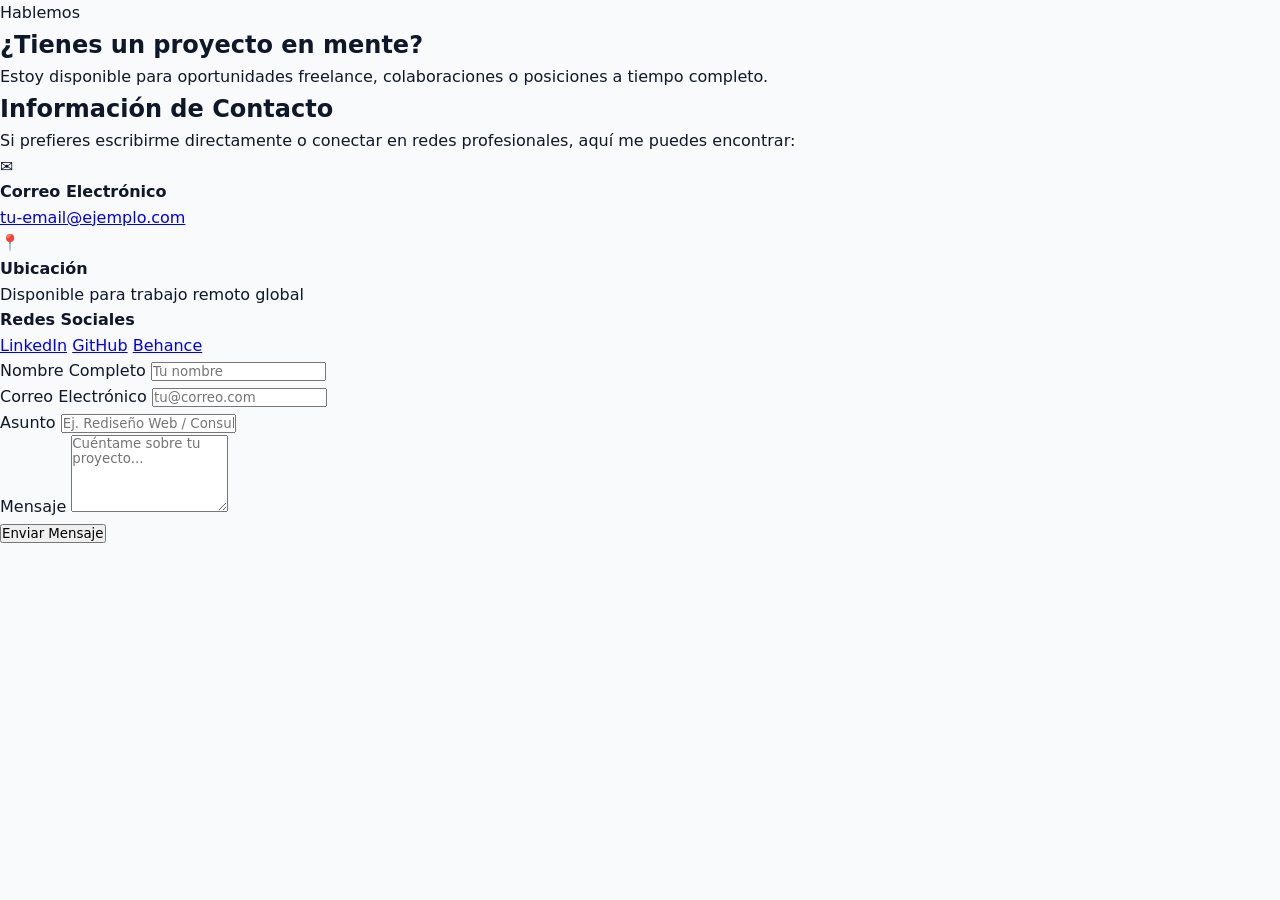
==== contacto.html @ 89db7286 "Add contacto.html for contact page" ====
<!DOCTYPE html>
<html lang="es">
<head>
    <meta charset="UTF-8">
    <meta name="viewport" content="width=device-width, initial-scale=1.0">
    <title>Contacto - Danny Rivera</title>
    
    <!-- CSS Global y de Contacto -->
    <link rel="stylesheet" href="css/layout.css">
    <link rel="stylesheet" href="css/contact.css">
</head>
<body>

    <!-- Contenido Principal -->
    <main class="contact-container">
        
        <section class="contact-header">
            <span class="badge">Hablemos</span>
            <h1>¿Tienes un proyecto en <span class="highlight-gradient">mente?</span></h1>
            <p class="subtitle">Estoy disponible para oportunidades freelance, colaboraciones o posiciones a tiempo completo.</p>
        </section>

        <section class="contact-grid">
            
            <!-- Tarjeta de Información Directa -->
            <div class="contact-info">
                <h2>Información de Contacto</h2>
                <p>Si prefieres escribirme directamente o conectar en redes profesionales, aquí me puedes encontrar:</p>

                <div class="info-list">
                    <div class="info-item">
                        <div class="icon">✉️</div>
                        <div>
                            <h4>Correo Electrónico</h4>
                            <a href="mailto:tu-email@ejemplo.com">tu-email@ejemplo.com</a>
                        </div>
                    </div>

                    <div class="info-item">
                        <div class="icon">📍</div>
                        <div>
                            <h4>Ubicación</h4>
                            <p>Disponible para trabajo remoto global</p>
                        </div>
                    </div>
                </div>

                <div class="social-links">
                    <h4>Redes Sociales</h4>
                    <div class="social-buttons">
                        <a href="https://linkedin.com" target="_blank" class="social-btn">LinkedIn</a>
                        <a href="https://github.com" target="_blank" class="social-btn">GitHub</a>
                        <a href="https://behance.net" target="_blank" class="social-btn">Behance</a>
                    </div>
                </div>
            </div>

            <!-- Formulario de Contacto -->
            <div class="contact-form-card">
                <form id="contact-form" action="https://formspree.io/f/tu-form-id" method="POST">
                    <div class="form-group">
                        <label for="name">Nombre Completo</label>
                        <input type="text" id="name" name="name" placeholder="Tu nombre" required>
                    </div>

                    <div class="form-group">
                        <label for="email">Correo Electrónico</label>
                        <input type="email" id="email" name="email" placeholder="tu@correo.com" required>
                    </div>

                    <div class="form-group">
                        <label for="subject">Asunto</label>
                        <input type="text" id="subject" name="subject" placeholder="Ej. Rediseño Web / Consulta" required>
                    </div>

                    <div class="form-group">
                        <label for="message">Mensaje</label>
                        <textarea id="message" name="message" rows="5" placeholder="Cuéntame sobre tu proyecto..." required></textarea>
                    </div>

                    <button type="submit" class="btn btn-primary btn-full">Enviar Mensaje</button>
                </form>
            </div>

        </section>

    </main>

    <!-- JavaScript Global -->
    <script src="js/global.js"></script>
</body>
</html>
---- css/layout.css ----
/* ==========================================
   ESTILOS GLOBALES (layout.css)
   ========================================== */

:root {
    --primary-color: #2563eb;
    --text-color: #0f172a;
    --bg-color: #f8fafc;
    --card-bg: #ffffff;
    --footer-bg: #0f172a;
    --footer-text: #f8fafc;
}

* {
    margin: 0;
    padding: 0;
    box-sizing: border-box;
    font-family: system-ui, -apple-system, BlinkMacSystemFont, 'Segoe UI', Roboto, sans-serif;
}

body {
    background-color: var(--bg-color);
    color: var(--text-color);
    display: flex;
    flex-direction: column;
    min-height: 100vh;
    line-height: 1.6;
}

main {
    flex: 1;
}

/* ENCABEZADO Y NAVEGACIÓN GLOBAL */
header {
    background: var(--card-bg);
    box-shadow: 0 2px 10px rgba(0, 0, 0, 0.05);
    position: sticky;
    top: 0;
    z-index: 1000;
}

.navbar {
    display: flex;
    justify-content: space-between;
    align-items: center;
    max-width: 1200px;
    margin: 0 auto;
    padding: 1rem 2rem;
    flex-wrap: wrap; /* Evita desbordamientos en pantallas medianas */
    gap: 1rem;
}

.logo {
    text-decoration: none;
    color: var(--primary-color);
    font-size: 1.25rem;
    font-weight: 700;
    white-space: nowrap;
}

.nav-links {
    display: flex;
    list-style: none;
    gap: 2rem; /* Espaciado cómodo entre elementos */
    align-items: center;
}

.nav-links li {
    white-space: nowrap; /* Evita que "Sobre mí" se divida en dos líneas */
}

.nav-links a {
    text-decoration: none;
    color: var(--text-color);
    font-weight: 500;
    transition: color 0.3s ease;
}

.nav-links a:hover,
.nav-links a.active {
    color: var(--primary-color);
}

/* PIE DE PÁGINA GLOBAL */
footer {
    background-color: var(--footer-bg);
    color: var(--footer-text);
    text-align: center;
    padding: 2rem 1rem;
    margin-top: auto;
}

/* RESPONSIVE PARA MÓVILES */
@media (max-width: 768px) {
    .navbar {
        flex-direction: column;
        padding: 1rem;
        text-align: center;
    }

    .nav-links {
        gap: 1.2rem;
        flex-wrap: wrap;
        justify-content: center;
    }
}
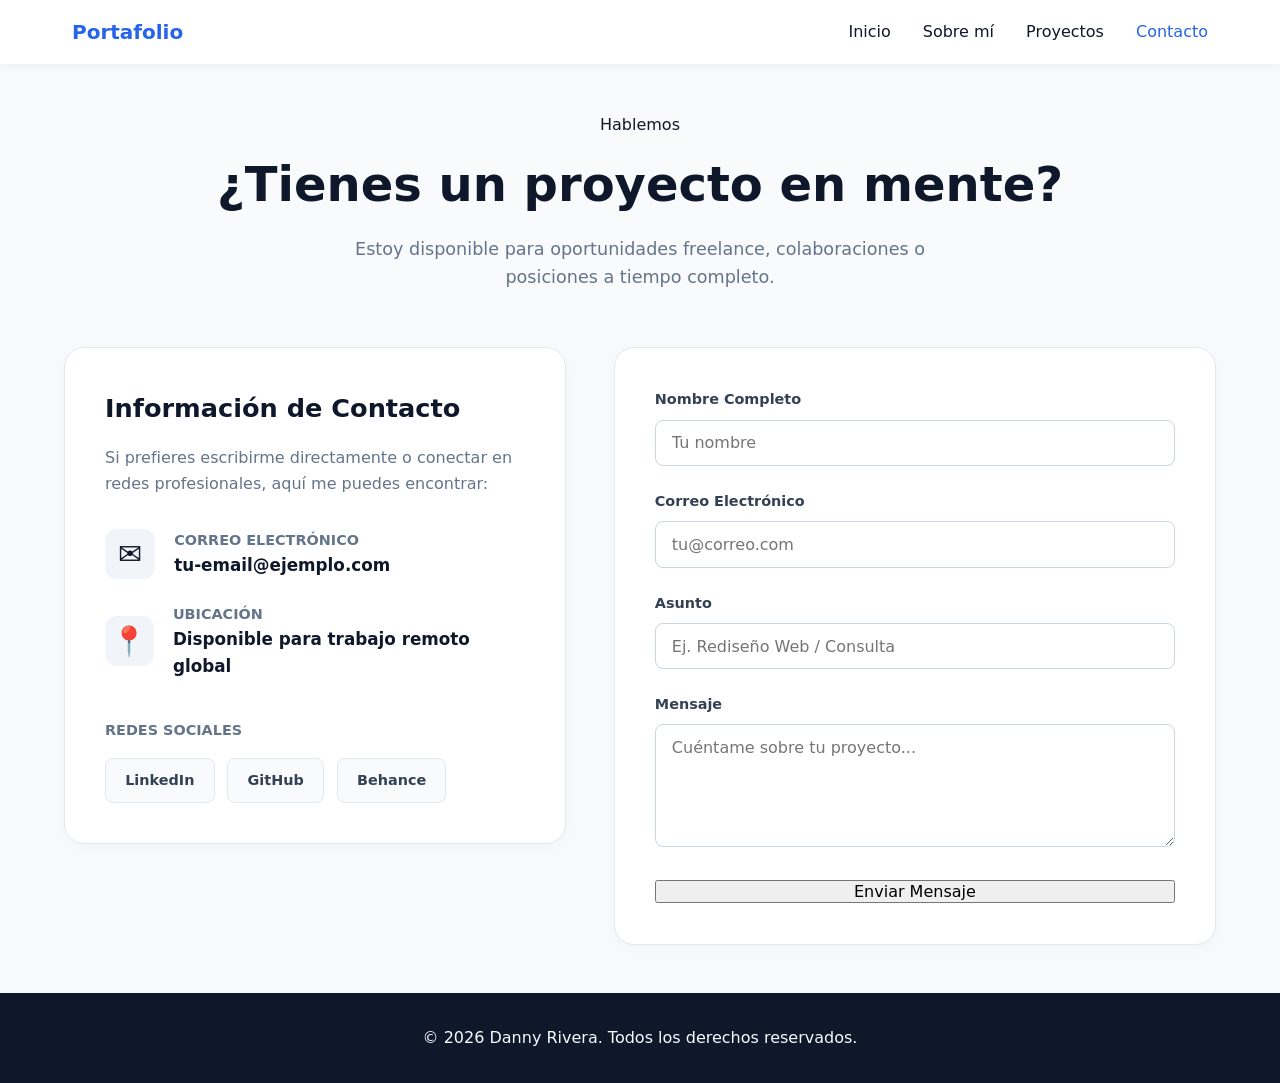
==== commit 85102870: "Add header and footer sections to contacto.html" ====
--- a/contacto.html
+++ b/contacto.html
@@ -11,7 +11,20 @@
 </head>
 <body>
 
-    <!-- Contenido Principal -->
+    <!-- ENCABEZADO (HEADER) -->
+    <header>
+        <nav class="navbar">
+            <a href="index.html" class="logo"><strong>Portafolio</strong></a>
+            <ul class="nav-links">
+                <li><a href="index.html">Inicio</a></li>
+                <li><a href="sobre-mi.html">Sobre mí</a></li>
+                <li><a href="proyectos.html">Proyectos</a></li>
+                <li><a href="contacto.html" class="active">Contacto</a></li>
+            </ul>
+        </nav>
+    </header>
+
+    <!-- CONTENIDO PRINCIPAL -->
     <main class="contact-container">
         
         <section class="contact-header">
@@ -86,6 +99,11 @@
 
     </main>
 
+    <!-- PIE DE PÁGINA (FOOTER) -->
+    <footer>
+        <p>&copy; 2026 Danny Rivera. Todos los derechos reservados.</p>
+    </footer>
+
     <!-- JavaScript Global -->
     <script src="js/global.js"></script>
 </body>
--- a/css/contact.css
+++ b/css/contact.css
@@ -0,0 +1,185 @@
+/* ==========================================
+   ESTILOS DE LA PÁGINA DE CONTACTO (contact.css)
+   ========================================== */
+
+.contact-container {
+    width: 100%;
+    max-width: 1200px;
+    margin: 0 auto;
+    padding: 3rem 1.5rem;
+}
+
+.contact-header {
+    text-align: center;
+    margin-bottom: 3.5rem;
+}
+
+.contact-header h1 {
+    font-size: clamp(2rem, 4vw, 3rem);
+    font-weight: 800;
+    margin-top: 0.5rem;
+    margin-bottom: 0.8rem;
+}
+
+.contact-header .subtitle {
+    color: #64748b;
+    font-size: 1.1rem;
+    max-width: 600px;
+    margin: 0 auto;
+}
+
+/* ESTRUCTURA PRINCIPAL EN GRID */
+.contact-grid {
+    display: grid;
+    grid-template-columns: 1fr 1.2fr;
+    gap: 3rem;
+    align-items: start;
+}
+
+/* TARJETA DE INFORMACIÓN */
+.contact-info {
+    background: #ffffff;
+    padding: 2.5rem;
+    border-radius: 20px;
+    border: 1px solid #e2e8f0;
+    box-shadow: 0 4px 20px rgba(0, 0, 0, 0.03);
+}
+
+.contact-info h2 {
+    font-size: 1.6rem;
+    color: #0f172a;
+    margin-bottom: 1rem;
+}
+
+.contact-info > p {
+    color: #64748b;
+    font-size: 1rem;
+    margin-bottom: 2rem;
+    line-height: 1.6;
+}
+
+.info-list {
+    display: flex;
+    flex-direction: column;
+    gap: 1.5rem;
+    margin-bottom: 2.5rem;
+}
+
+.info-item {
+    display: flex;
+    align-items: center;
+    gap: 1.2rem;
+}
+
+.info-item .icon {
+    font-size: 1.8rem;
+    background: #f1f5f9;
+    width: 50px;
+    height: 50px;
+    display: flex;
+    justify-content: center;
+    align-items: center;
+    border-radius: 12px;
+}
+
+.info-item h4 {
+    font-size: 0.9rem;
+    color: #64748b;
+    font-weight: 600;
+    text-transform: uppercase;
+}
+
+.info-item a, .info-item p {
+    font-size: 1.05rem;
+    color: #0f172a;
+    font-weight: 600;
+    text-decoration: none;
+}
+
+.info-item a:hover {
+    color: #2563eb;
+}
+
+.social-links h4 {
+    font-size: 0.9rem;
+    color: #64748b;
+    text-transform: uppercase;
+    margin-bottom: 1rem;
+}
+
+.social-buttons {
+    display: flex;
+    flex-wrap: wrap;
+    gap: 0.8rem;
+}
+
+.social-btn {
+    padding: 0.6rem 1.2rem;
+    background: #f8fafc;
+    border: 1px solid #e2e8f0;
+    border-radius: 8px;
+    color: #334155;
+    text-decoration: none;
+    font-weight: 600;
+    font-size: 0.9rem;
+    transition: all 0.3s ease;
+}
+
+.social-btn:hover {
+    background: #2563eb;
+    color: #ffffff;
+    border-color: #2563eb;
+}
+
+/* FORMULARIO DE CONTACTO */
+.contact-form-card {
+    background: #ffffff;
+    padding: 2.5rem;
+    border-radius: 20px;
+    border: 1px solid #e2e8f0;
+    box-shadow: 0 4px 20px rgba(0, 0, 0, 0.03);
+}
+
+.form-group {
+    margin-bottom: 1.5rem;
+}
+
+.form-group label {
+    display: block;
+    font-size: 0.9rem;
+    font-weight: 600;
+    color: #334155;
+    margin-bottom: 0.5rem;
+}
+
+.form-group input,
+.form-group textarea {
+    width: 100%;
+    padding: 0.8rem 1rem;
+    border: 1px solid #cbd5e1;
+    border-radius: 8px;
+    font-size: 1rem;
+    color: #0f172a;
+    outline: none;
+    transition: border-color 0.3s ease, box-shadow 0.3s ease;
+}
+
+.form-group input:focus,
+.form-group textarea:focus {
+    border-color: #2563eb;
+    box-shadow: 0 0 0 3px rgba(37, 99, 235, 0.15);
+}
+
+.btn-full {
+    width: 100%;
+    cursor: pointer;
+    font-size: 1rem;
+}
+
+/* RESPONSIVE */
+@media (max-width: 868px) {
+    .contact-grid {
+        grid-template-columns: 1fr;
+        gap: 2rem;
+    }
+}
